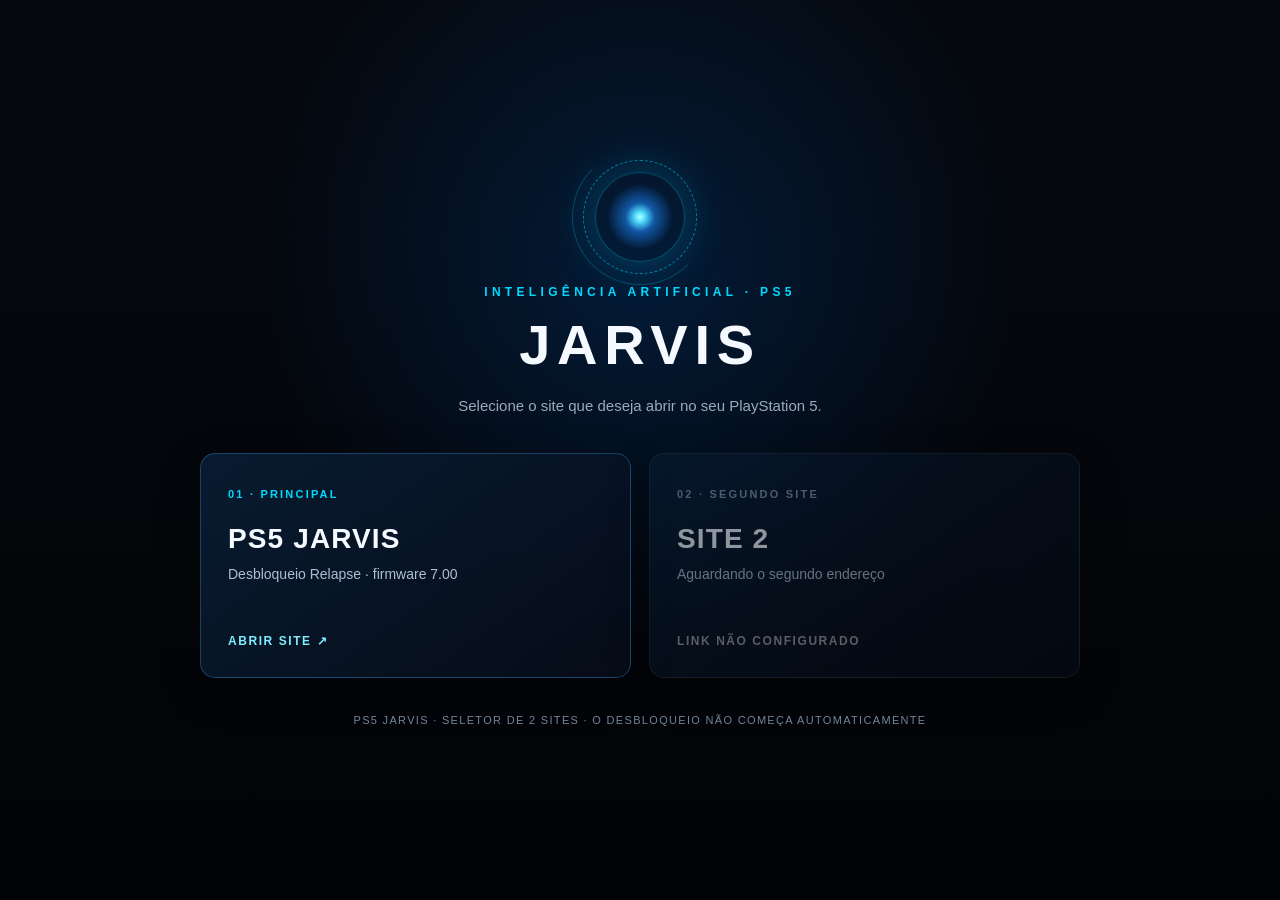
==== menu.html @ 3a1e0fc6 "Criar página JARVIS para escolher dois sites" ====
<!DOCTYPE html>
<html lang="pt-BR">
<head>
<meta charset="UTF-8">
<meta name="viewport" content="width=device-width, initial-scale=1, viewport-fit=cover">
<meta http-equiv="Cache-Control" content="no-cache">
<title>PS5 JARVIS · Escolher site</title>
<style>
:root{--cyan:#00d9ff;--blue:#0070f0;--ink:#04070c;--muted:#9caaba}
*{box-sizing:border-box}html{min-height:100%;background:#04070c}
body{margin:0;min-height:100vh;min-height:100dvh;display:flex;align-items:center;justify-content:center;padding:28px 18px;background:radial-gradient(ellipse at 50% 30%,rgba(0,112,240,.19),transparent 43%),linear-gradient(#05090f,#020306);color:#f4faff;font:16px/1.5 Arial,Helvetica,sans-serif}
main{width:min(880px,100%);position:relative;z-index:1}
.brand{text-align:center;letter-spacing:.36em;font-weight:bold;color:var(--cyan);font-size:12px;margin:0 0 12px}
h1{margin:0;font-size:clamp(34px,6vw,56px);letter-spacing:.12em;line-height:1.16;text-align:center}
.sub{text-align:center;color:var(--muted);font-size:15px;margin:18px auto 35px}
.orb{width:90px;height:90px;margin:0 auto 21px;border-radius:50%;background:radial-gradient(circle,#bffbff 0%,#50dfff 8%,#1258a5 23%,transparent 53%);box-shadow:0 0 45px rgba(0,190,255,.29);border:1px solid rgba(0,217,255,.27);position:relative;animation:glow 3s ease-in-out infinite}
.orb:before,.orb:after{content:"";position:absolute;inset:-13px;border:1px dashed rgba(0,217,255,.52);border-radius:50%;animation:spin 22s linear infinite}
.orb:after{inset:-24px;border-style:solid;border-color:transparent transparent rgba(0,217,255,.25) rgba(0,217,255,.25);animation-direction:reverse;animation-duration:15s}
.grid{display:grid;grid-template-columns:repeat(2,minmax(0,1fr));gap:18px}
.site{display:flex;flex-direction:column;text-align:left;justify-content:space-between;min-height:225px;padding:27px;border:1px solid rgba(62,168,247,.33);border-radius:15px;background:linear-gradient(145deg,rgba(9,30,53,.91),rgba(6,12,24,.97));box-shadow:0 12px 40px rgba(0,0,0,.28);color:inherit;text-decoration:none;transition:background .2s,border-color .2s,transform .2s;outline:none}
a.site{cursor:pointer}a.site:hover,a.site:focus{border-color:var(--cyan);background:linear-gradient(145deg,rgba(10,48,76,.95),rgba(7,18,36,.98));transform:translateY(-3px);box-shadow:0 0 0 2px rgba(0,217,255,.12)}
.site.off{border-color:rgba(255,255,255,.1);opacity:.58;cursor:not-allowed}
.count{color:var(--cyan);font-weight:700;letter-spacing:.2em;font-size:11px}
.site.off .count{color:#8294ac}
h2{font-size:clamp(21px,3vw,28px);line-height:1.2;margin:17px 0 8px;letter-spacing:.04em}
.desc{color:#aebfd4;margin:0;font-size:14px}
.action{color:#7deeff;font-size:12px;font-weight:700;letter-spacing:.13em;margin-top:26px}
.site.off .action{color:#9a9da8}
footer{text-align:center;font-size:11px;letter-spacing:.12em;color:#73869b;margin:34px auto 0}
@media(max-width:620px){.grid{grid-template-columns:1fr}.site{min-height:185px;padding:21px}h1{font-size:32px}}
@media(prefers-reduced-motion:reduce){*{animation:none!important;transition:none!important}}
@keyframes spin{to{transform:rotate(360deg)}}@keyframes glow{50%{box-shadow:0 0 62px rgba(0,210,255,.47)}}
</style>
</head>
<body>
<main>
 <div class="orb" aria-hidden="true"></div>
 <p class="brand">INTELIGÊNCIA ARTIFICIAL · PS5</p>
 <h1>JARVIS</h1>
 <p class="sub">Selecione o site que deseja abrir no seu PlayStation 5.</p>
 <div class="grid">
  <a class="site" id="site1" href="https://patriasco.github.io/PS5-JARVIS-RELAPSE/?v=2">
   <div><span class="count">01 · PRINCIPAL</span><h2 id="name1">PS5 JARVIS</h2><p class="desc" id="desc1">Desbloqueio Relapse</p></div>
   <span class="action">ABRIR SITE <span aria-hidden="true">↗</span></span>
  </a>
  <div class="site off" id="site2" aria-disabled="true">
   <div><span class="count">02 · SEGUNDO SITE</span><h2 id="name2">SITE 2</h2><p class="desc" id="desc2">Aguardando o segundo endereço</p></div>
   <span class="action" id="action2">LINK NÃO CONFIGURADO</span>
  </div>
 </div>
 <footer>PS5 JARVIS · SELETOR DE 2 SITES · O DESBLOQUEIO NÃO COMEÇA AUTOMATICAMENTE</footer>
</main>
<script src="./menu-sites.js?v=1"></script>
<script>
(function(){
 var items=window.JARVIS_MENU_SITES||[];
 if(items[0]){
  document.getElementById('name1').textContent=items[0].name||'PS5 JARVIS';
  document.getElementById('desc1').textContent=items[0].subtitle||'';
  if(/^https?:\/\//i.test(items[0].url||''))document.getElementById('site1').href=items[0].url;
 }
 if(items[1]){
  document.getElementById('name2').textContent=items[1].name||'SITE 2';
  document.getElementById('desc2').textContent=items[1].subtitle||'';
  if(/^https?:\/\//i.test(items[1].url||'')){
    var old=document.getElementById('site2');
    var a=document.createElement('a');
    a.className='site';a.id='site2';a.href=items[1].url;
    a.innerHTML=old.innerHTML;
    a.removeAttribute('aria-disabled');
    old.parentNode.replaceChild(a,old);
    document.getElementById('action2').textContent='ABRIR SITE ↗';
  }
 }
})();
</script>
</body>
</html>
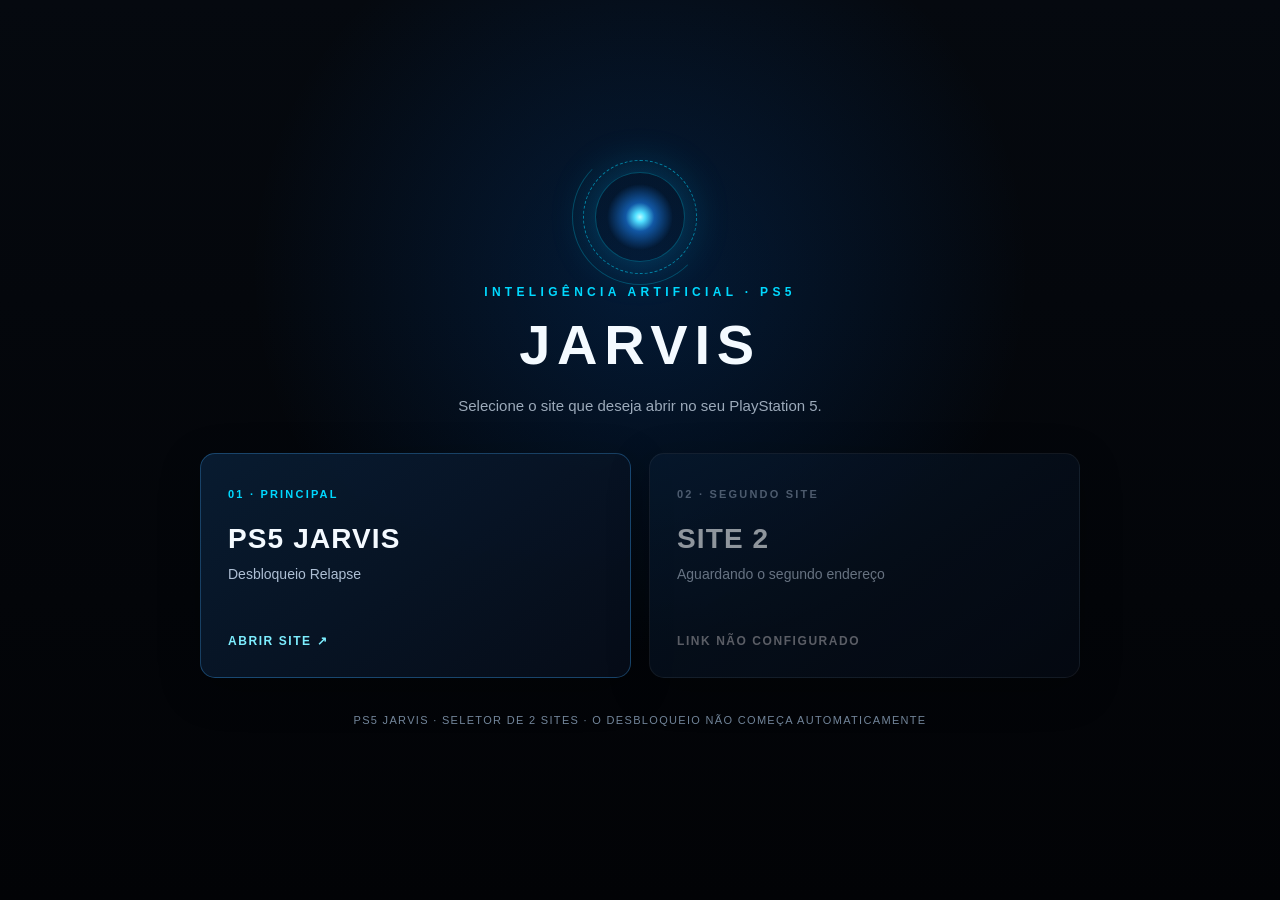
==== commit 5219aab7: "Recarregar links do seletor sem exigir reinstalar o ELF" ====
--- a/menu.html
+++ b/menu.html
@@ -50,9 +50,9 @@
  </div>
  <footer>PS5 JARVIS · SELETOR DE 2 SITES · O DESBLOQUEIO NÃO COMEÇA AUTOMATICAMENTE</footer>
 </main>
-<script src="./menu-sites.js?v=1"></script>
 <script>
 (function(){
+ function applySites(){
  var items=window.JARVIS_MENU_SITES||[];
  if(items[0]){
   document.getElementById('name1').textContent=items[0].name||'PS5 JARVIS';
@@ -72,6 +72,11 @@
     document.getElementById('action2').textContent='ABRIR SITE ↗';
   }
  }
+ var cfg=document.createElement('script');
+ cfg.src='./menu-sites.js?fresh='+(new Date()).getTime();
+ cfg.onload=applySites;
+ cfg.onerror=function(){/* Site 1 retains its static link; Site 2 stays unavailable. */};
+ document.head.appendChild(cfg);
 })();
 </script>
 </body>
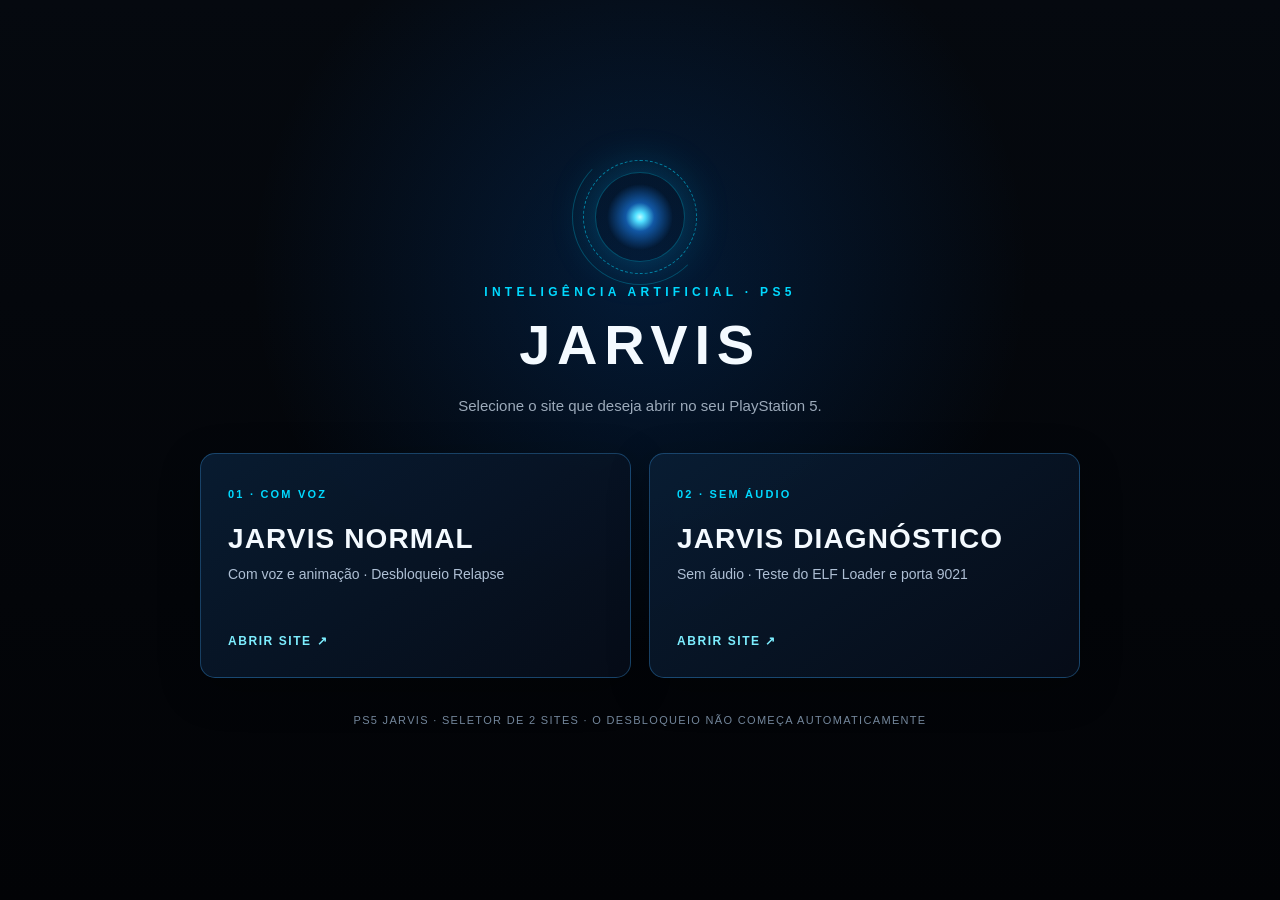
==== commit 84c4d87b: "Exibir dois botões funcionais para JARVIS Normal e Diagnóstico" ====
--- a/menu.html
+++ b/menu.html
@@ -39,14 +39,14 @@
  <h1>JARVIS</h1>
  <p class="sub">Selecione o site que deseja abrir no seu PlayStation 5.</p>
  <div class="grid">
-  <a class="site" id="site1" href="https://patriasco.github.io/PS5-JARVIS-RELAPSE/?v=2">
-   <div><span class="count">01 · PRINCIPAL</span><h2 id="name1">PS5 JARVIS</h2><p class="desc" id="desc1">Desbloqueio Relapse</p></div>
+  <a class="site" id="site1" href="https://patriasco.github.io/PS5-JARVIS-RELAPSE/?v=jarvisdiag1">
+   <div><span class="count">01 · COM VOZ</span><h2 id="name1">JARVIS NORMAL</h2><p class="desc" id="desc1">Com voz e animação · Desbloqueio Relapse</p></div>
    <span class="action">ABRIR SITE <span aria-hidden="true">↗</span></span>
   </a>
-  <div class="site off" id="site2" aria-disabled="true">
-   <div><span class="count">02 · SEGUNDO SITE</span><h2 id="name2">SITE 2</h2><p class="desc" id="desc2">Aguardando o segundo endereço</p></div>
-   <span class="action" id="action2">LINK NÃO CONFIGURADO</span>
-  </div>
+  <a class="site" id="site2" href="https://patriasco.github.io/PS5-JARVIS-RELAPSE/?v=jarvisdiag1&amp;noaudio=1">
+   <div><span class="count">02 · SEM ÁUDIO</span><h2 id="name2">JARVIS DIAGNÓSTICO</h2><p class="desc" id="desc2">Sem áudio · Teste do ELF Loader e porta 9021</p></div>
+   <span class="action" id="action2">ABRIR SITE ↗</span>
+  </a>
  </div>
  <footer>PS5 JARVIS · SELETOR DE 2 SITES · O DESBLOQUEIO NÃO COMEÇA AUTOMATICAMENTE</footer>
 </main>
@@ -60,22 +60,16 @@
   if(/^https?:\/\//i.test(items[0].url||''))document.getElementById('site1').href=items[0].url;
  }
  if(items[1]){
-  document.getElementById('name2').textContent=items[1].name||'SITE 2';
+  document.getElementById('name2').textContent=items[1].name||'JARVIS DIAGNÓSTICO';
   document.getElementById('desc2').textContent=items[1].subtitle||'';
   if(/^https?:\/\//i.test(items[1].url||'')){
-    var old=document.getElementById('site2');
-    var a=document.createElement('a');
-    a.className='site';a.id='site2';a.href=items[1].url;
-    a.innerHTML=old.innerHTML;
-    a.removeAttribute('aria-disabled');
-    old.parentNode.replaceChild(a,old);
-    document.getElementById('action2').textContent='ABRIR SITE ↗';
+    document.getElementById('site2').href=items[1].url;
   }
  }
  var cfg=document.createElement('script');
  cfg.src='./menu-sites.js?fresh='+(new Date()).getTime();
  cfg.onload=applySites;
- cfg.onerror=function(){/* Site 1 retains its static link; Site 2 stays unavailable. */};
+ cfg.onerror=function(){/* Both buttons retain their working static links. */};
  document.head.appendChild(cfg);
 })();
 </script>
